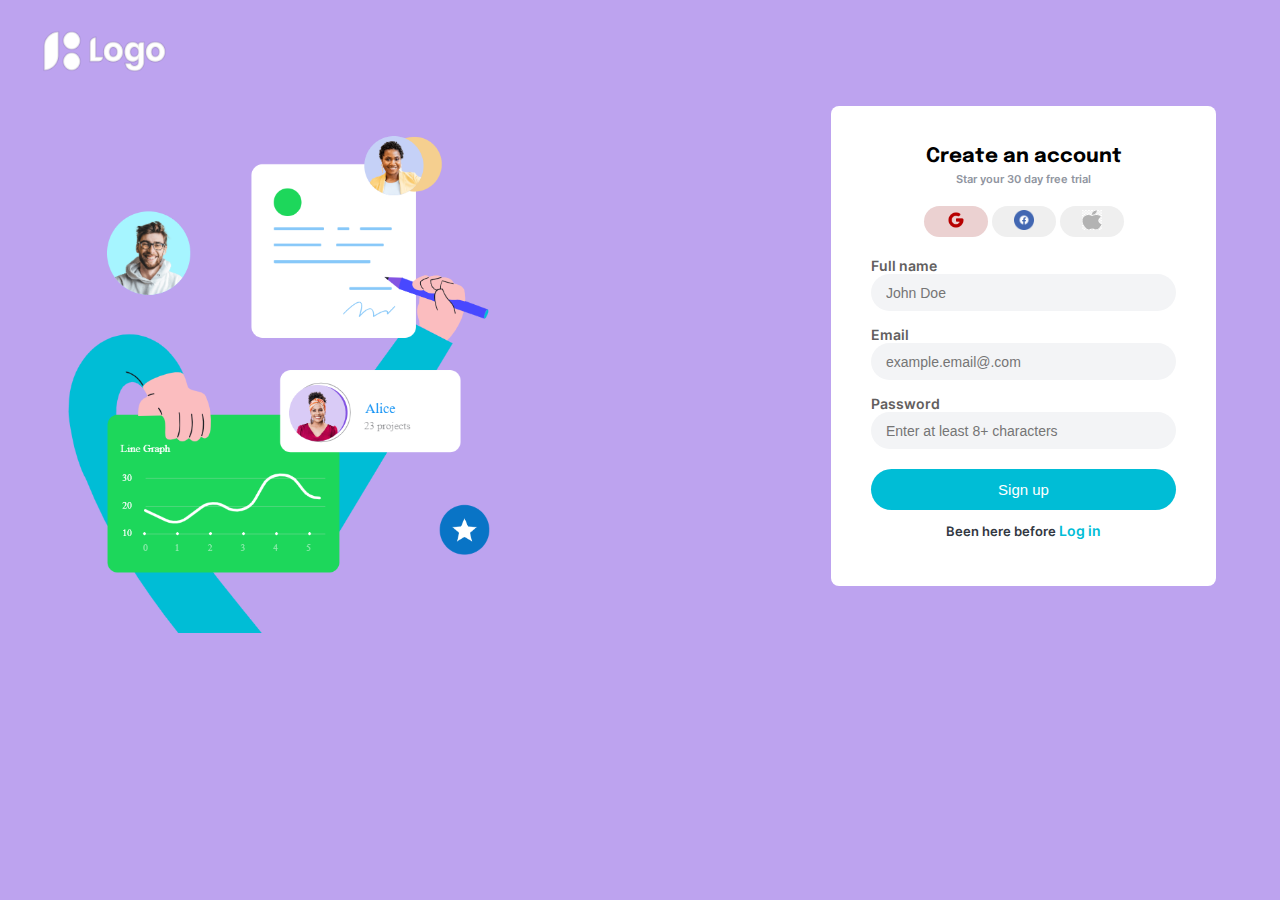
==== index.html @ bcfdfd06 "Ajout des fichiers" ====
<!DOCTYPE html>
<html lang="fr">
<head>
    <meta charset="UTF-8">
    <meta http-equiv="X-UA-Compatible" content="IE=edge">
    <meta name="viewport" content="width=device-width, initial-scale=1.0">
    <title>Registration 2</title>
    <link rel="stylesheet" href="style1234.css">
</head>
<body style="background-color: #BDA3EFFF;margin: 0;">
    <div class="container_registration">
        <div class="div_logo">
            <img class="image"  src="imgs/logo_logo.png" alt="Logo registration">
        </div>
        <div class="contenu_registration">
            <div class="group">
                <img src="imgs/Group 200.png" alt="Group registration"> 
            </div>
            <div class="container_form">
                <div class="creation_account">
                    <h1>Create an account</h1>
                    <p>Star your 30 day free trial</p>
                </div>
                <div class="button">
                    <button style="background-color: rgb(235, 209, 209);">
                        <a href="https://google.com" target="_blank">
                            <img src="imgs/google-icone-rouge.png" alt="">
                        </a>
                    </button>
                    <button>
                        <a href="https://facebook.com" target="_blank">
                            <img src="imgs/facebook.png" alt="">
                        </a>
                    </button>
                    <button>
                        <a href="#">
                            <img src="imgs/i_phone_logo.jpg" alt="">
                        </a>
                    </button>
                </div>
                <div class="container_input">
                    <form action="">
                        <div class="div_input">
                            <label for="name">Full name</label>
                            <input type="text" placeholder="John Doe">
                        </div>
                        <div class="div_input">
                            <label for="email">Email</label>
                            <input type="email" placeholder="example.email@.com">
                        </div>
                        <div class="div_input">
                            <label for="">Password</label>
                            <input type="password" placeholder="Enter at least 8+ characters">
                        </div>
                        <div class="div_button_sign">
                            <button type="submit">Sign up</button>
                        </div>
                    </form>
                </div>
                <div class="paragraphe">
                    <p>Been here before <a href="#">Log in</a></p>
                </div>
            </div>
        </div>
    </div>
</body>
</html>
---- style1234.css ----
/*  **************************** */
@font-face{
    font-family: 'Epilogue';
    src: url(font_familly/epilogue/static/Epilogue-Bold.ttf),
    url(font_familly/epilogue/static/Epilogue-ExtraLight.ttf),
    url(font_familly/epilogue/static/Epilogue-LightItalic.ttf),
    url(font_familly/epilogue/static/Epilogue-Medium.ttf);

}

@font-face{
    font-family: 'Inter';
    src: url(font_familly/Inter/static/Inter-SemiBold.ttf);
}

/* ***************Border line***************** */
.time_1_section .line_border{
    width: 90%;
    border: 1px solid;
    border-style: dashed;
    color: #DEE1E6FF;
}

/* **********Sidebar*************** */
.container_sidebar{
    padding: 20px 15px;
    margin-left: 5px;
    border-left: 1px rgb(231, 232, 235) solid;
    border-right: 1px rgb(227, 229, 233) solid;
}

.container_sidebar .link_dash_page{
    text-decoration: none;
}

.sidebar_tete .text_logos {
    margin-top: 3px;
}
.sidebar_tete .text_logos h3{
    margin: 0;
    padding: 0!important;
    font-size: 16px;
    font-family: 'Epilogue';
    color: black;
}
.text_logos p{
    margin: 0;
    font-size: 11px;
    font-family: 'Inter';
    color: #565E6CFF;
}

.sidebar_tete{
    display: flex;
}
.sidebar_tete img{
    width: 45px;
    height: 45px;
    margin-right: 12px;
}

.menu_sidebar{
    font-family: 'Inter';
    margin-top: 22px;
}
.menu_sidebar ul{
    padding-left: 0;
    max-width: 100%;
    margin: 0;
}
.menu_sidebar li{
    list-style: none;
    padding-bottom: 10px;
    padding-top: 10px;
    padding-left: 18px;
    margin-bottom: 10px;
}
.list_link_sidebar{
    display: flex;
}
.list_link_sidebar img{
    width: 18px;
    height: 18px;
}
.list_link_sidebar a{
    text-decoration: none;
    padding: 0 0 0 10px!important;
    font-size: 12px;
    color: #565E6CFF;
}
.menu_sidebar li:hover{
    background: #00BDD6FF;
    border-radius: 4px;
}
.list_link_sidebar a:hover{

}

.list_link_sidebar .icone_white{
    display: none;
}

/* menu hover */
.menu_sidebar li:hover a{
    color: white;
}

.menu_sidebar li:hover .icone_simple{
    display: none;
}
.menu_sidebar li:hover .icone_white{
    display: block;
}




/* container_sergey */
.container_sidebar .container_sergey{
    display: flex;
    position: absolute;
    bottom: 20px;
}
.container_sidebar .container_sergey img{
    width: 36px;
    height: 36px;
}
.container_sergey .portf{
    margin-left: 12px;
}
.container_sergey .portf h1{
    font-size: 12px;
    color: #171A1FFF;
    font-family: 'Inter';
    margin-top: 0;
    margin-bottom: 2px;

}
.container_sergey .portf p{
    font-size: 11px;
    font-family: 'Inter';
    color: #9095A0FF;
    margin-top: 2px;
    margin-bottom: 0;
}
/* ***************************************** */
/* Logo */
.image{
    position: relative;
    top: 30px;
    left: 40px;
    width: 130px;
    height: 42px;
}

/* ******contenu_registration***** */

.body_regist{
    margin: 0;

}
.container_registration{

}
.contenu_registration{
    display: flex;
    justify-content: space-between;
    max-width: 90%;
    margin: auto;
    /* display: grid;
    grid-template-columns: 1fr 1fr; */
    /* padding-left: 115px;
    padding-right: 115px; */
    /* gap: 260px; */
}
/* *** */
.group img{
    position: relative;
    top: 78px!important;
    width: 440px;
    height: 511px;
    width: 100%;
}
/* *** */
.container_form{
    background-color: white;
    width: 385px;
    height: 480px;
    border-radius: 8px;
    margin-top: 60px;
}

.container_form .creation_account{
    text-align: center;
}

.container_input{
    padding: 20px 40px 0 40px;
}
/* *** */
.container_form .button{
    text-align: center;
}

.button img{
    width: 20px;
    height: 20px;
}

.button button{
    background-color: rgb(192, 216, 214, 212, 211);
    border: none;
    padding: 4px 22px;
    border-radius: 26px;
    margin-top: 20px;
}

/* *** */
.creation_account h1{
    font-size: 20px;
    margin-bottom: 5px;
    margin-top: 40px;
    font-family: 'Epilogue';
}
.creation_account p{
    font-size: 11px;
    margin: 0;
    font-family: 'Inter';
    color: #9095A0FF;
}

/* ****** */

.div_input{
    display: flex;
    flex-direction: column;
    margin-bottom: 15px;
}

.div_input input{
    height: 35px;
    font-size: 14px;
    background: #F3F4F6FF;
    border-radius: 22px;
    border: none;
    padding-left: 15px;
    outline: none;
}
.div_input label{
    font-size: 14px;
    font-family: 'Inter';
    color: rgb(98 94 94);
}

/* **** */
.container_form .paragraphe{
    text-align: center;
    font-family: 'Inter';
    font-size: 13px;
}

.paragraphe p{
    color: #323842FF;
    line-height: 22px;
    margin-top: 10px;
}

/* div_button_sign */
.div_button_sign{
    text-align: center;
    margin-top: 20px;
}
.div_button_sign button{
    width: 100%;
    padding: 12px 0;
    color: #FFFFFFFF; /* white */
    background: #00BDD6FF;
    border-radius: 26px;
    border: none;
    font-size: 15px;
}

/* paragraphe */

.container_form .paragraphe a{
    color: #00BDD6FF;
    font-size: 14px;
    text-decoration: none;
}

/* ************************************************************Dashboard******************************************************************************* */

/* header */
.header_dash{
    padding: 28px 28px 28px 22px;
    display: flex;
    justify-content: space-between;
    margin-left: 18%;
}
.header_dash h1{
    font-size: 26px;
    font-family: 'Epilogue';
    margin-top: 0;
    margin-bottom: 0;
    color: #171A1FFF;
}
.header_dash .header_button {
    margin-top: 4px;
}

.header_button .create_button{
    background-color: #F3F4F6FF;
    color: #565E6CFF;
    border: none;
    border-radius: 3px;
    font-size: 12px;
    font-family: 'Inter';
    padding: 10px;
}
.header_button .create_button img{
    height: 14px;
    width: 14px;
    margin-right: 6px;
    margin-bottom: 3px;
}
.header_button .blue_button {
    color: #FFFFFFFF;
    background: #00BDD6FF;
    font-size: 12px;
    border: none;
    border-radius: 3px;
    font-family: 'Inter';
    padding: 10px;
}
.header_button .blue_button img{
    width: 16px;
    height: 16px;
    margin-bottom: 1px;
    margin-right: 6px;
}

/* ***************detail du page******************** */
.main_dash{
    margin-left: 18%;
    padding: 5px 20px 30px 20px;
}

/*** section 1 dashboard ***/
.main_dash #section_1{
    display: flex;
    justify-content: space-between;
    gap: 18px;
}
/* data_and_stat */
.main_dash #section_1 .data_and_stat{
    max-width: 70%;
}

.data_and_stat .container_data{
    display: grid;
    grid-template-columns: 1fr 1fr 1fr;
    gap: 15px;
}
.data_and_stat .container_data .label_d{
    padding: 10px 12px;
    border-radius: 5px;
    margin-bottom: 36px;
}
.container_data .label_d p{
    font-size: 14px;
    font-family: 'Inter';
    color: #323842FF;
    margin-top: 0;
}
.container_data .label_d h1{
    font-size: 30px;
    font-family: 'Epilogue';
    color: #323842FF;
    margin: 0;
}
.container_data .label_d h3{
    font-size: 12px;
    font-family: 'Inter';
    margin: 0;
}
.container_data .label_d h3 img{
    margin-bottom: 1px;
}

.data_and_stat .container_stat{
    padding: 24px 22px;
    border: 1px solid #F3F4F6FF;
    border-radius: 4px;
}
.container_stat .stat_text{
    display: flex;
    justify-content: space-between;
    align-items: center;
}
.container_stat .stat_text h1{
    font-size: 18px;
    font-family: 'Epilogue';
    color: #323842FF;
}
.container_stat .stat_text select{
    background: #F3F4F6FF;
    border: none;
    padding: 7px;
    border-radius: 6px;
    font-size: 14px;
}

.container_stat .stat_image img{
    height: auto;
    width: 100%;
}

.container_stat .stat_chiffre{
    max-width: 100%;
    display: grid;
    grid-template-columns: 1fr 1fr 1fr 1fr 1fr 1fr 1fr 1fr 1fr 1fr 1fr 1fr;
    gap: 6px;
    margin-top: 15px;
    text-align: center;
    font-size: 12px;
    font-family: 'Inter';
    color: #9095A0FF;
}

/* container_activitie */
.main_dash #section_1 .container_activitie{
    max-width: 30%;
    padding: 17px;
    border: 1px solid #F3F4F6FF;
    border-radius: 8px;
}

.main_dash .container_activitie .header_act{
    display: flex;
    justify-content: space-between;
}
.main_dash .container_activitie .header_act h1{
    font-size: 18px;
    font-family: 'Epilogue';
    color: #171A1FFF;
    margin: 0;
}

.main_dash .container_activitie .header_act img{
    width: 14px;
    position: absolute;
    top: 129px;
    right: 115px;
}
.main_dash .container_activitie .header_act select{
    font-family: 'Inter';
    font-size: 12px;
    color: #171A1FFF;
    background: #F3F4F6FF;
    border-radius: 3px;
    border: none;
    outline: none;
    padding: 7px;
    padding-left: 25px;
}

.main_dash .container_activitie .content_act .act_list{
    background: #FAFAFBFF;
    padding: 12px;
    margin-bottom: 6px;
    margin-top: 12px;
    display: flex;
    border-radius: 8px;
}
.main_dash .container_activitie  .content_act .act_list h3{
    font-size: 12px;
    color: #171A1FFF;
    font-family: 'Inter';
    margin-top: 0px;
    margin-bottom: 5px;
}
.main_dash .container_activitie  .content_act .act_list p{
    color: #565E6CFF;
    font-size: 11px;
    font-family: 'Inter';
    margin: 0;
}
.main_dash .container_activitie  .content_act .act_list img{
    margin-top: 8px;
    margin-right: 14px;
}

/*** section_2 ***/
.main_dash #section_2{
    display: flex;
    justify-content: space-between;
    
}
/* container order */
.main_dash #section_2 .container_order{
    margin-top: 20px;
    width: 70%;
}
.main_dash .container_order h1{
    font-size: 18px;
    font-family: 'Epilogue';
    color: #171A1FFF;
    margin-top: 0;
    margin-bottom: 27px;
}
.main_dash .container_order .content_recent_order{
    display: grid;
    grid-template-columns: 1fr 1fr 1fr 1fr 1fr 1fr;
    border: 1px solid #F3F4F6FF;
    border-radius: 4px;
}
.main_dash .content_recent_order h4{
    font-size: 14px;
    color: #565E6CFF;
    background-color: #FAFAFBFF;
    font-family: 'Epilogue';
    margin: 0;
    padding: 14px;
}
.main_dash .content_recent_order p{
    font-size: 14px;
    font-family: 'Inter';
    color: #171A1FFF;
    margin: 0;
    padding: 14px;
}
.main_dash .content_recent_order button{
    font-size: 11px;
    padding: 6px 12px 6px 12px!important;
    border-radius: 19px;
    border: none;
    margin: 10px;
}
.main_dash .content_recent_order .button_new{
    background: #F0F8FEFF;
    color: #1091F4FF;
}
.main_dash .content_recent_order .button_delivred{
    background: #F0F8FEFF;
    color: #117B34FF
}
/* container segment */
.main_dash #section_2 .container_segment{
    width: 28%;
    border: 1px solid #F3F4F6FF;
    padding: 20px;
    margin-top: 20px;
    border-radius: 4px;
}
.main_dash #section_2 .container_segment h1{
    font-size: 18px;
    font-family: 'Epilogue';
    color: #171A1FFF;
    margin: 0;
}
.main_dash #section_2 .container_segment p{
    font-size: 14px;
    font-family: 'Inter';
    color: #9095A0FF;
    margin-top: 0;
    margin-bottom: 20px;
}
.main_dash #section_2 .container_segment img{
    width: 100%;
}

/* *******************************************************************Calendaer****************************************************************************** */

/* ****************section calendar******************* */
.calendar{
    margin-left: 18%;
    display: grid;
    grid-template-columns: 68% 30%;
    padding: 25px;
    gap: 18px;
}

/* -------------section_1 */
.calendar #section_1 header{
    display: flex;
    justify-content: space-between;
    padding-bottom: 15px;
}

.calendar header h1{
    font-size: 24px;
    font-family: 'Epilogue';
    color: #171A1FFF;
    margin: 0;
}
.calendar header .create_button{
    color: #FFFFFFFF;
    background: #00BDD6FF;
    font-size: 12px;
    border: none;
    border-radius: 3px;
    font-family: 'Inter';
    padding: 10px;
}
.calendar header .create_button img{
    height: 16px;
    width: 16px;
    margin-right: 6px;
}
/* calendar_1_section */
.calendar_1_section{
    margin-bottom: 30px;
}
.calendar_1_section .calendar_head{
    display: flex;
    justify-content: space-between;
    padding: 15px 0;
}

.calendar_head .title_button{
    display: flex;
    gap: 40px;
}

.calendar .title_button h3{
    margin: 5px 0 0 0;
    color: #565E6CFF;
    font-size: 16px;
    font-family: 'Epilogue';
}
.calendar .title_button .three_button button{
    color: #006D7CFF;
    background: #C8F9FFFF;
    font-size: 12px;
    border: none;
    border-radius: 4px;
    padding: 8px;
    font-family: 'Inter';
}

.calendar_head .select_button{
    display: flex;
}
.calendar_head .select_button select{
    border-radius: 4px;
    font-family: 'Inter';
    border: none;
    outline: none;
    color: #171A1FFF;
    background: #F3F4F6FF;
    border: none;
    padding: 7px 25px 7px 7px;
    border-radius: 6px;
    font-size: 14px;
}
.select_button button{
    border: none;
    border-radius: 4px;
    margin-left: 8px;
}

/* calendar_contenu */
.calendar_1_section .calendar_contenu{
    display: flex;
    justify-content: space-between;
    padding-top: 15px;
}

.calendar_1_section .day_of_date p{
    margin: 0;
    color: #9095A0FF;
    font-size: 12px;
    font-family: 'Inter';
    margin-bottom: 12px;
    text-align: center;
}

.calendar_1_section .day_of_date button{
    border-radius: 18px;
    padding: 2px 8px;
    border: none;
    font-size: 14px;
    font-family: 'Inter';
    color: #323842FF;
}

.calendar_1_section .day_of_date .background_white{
    background-color: white;
}
.calendar_1_section .day_of_date .background_blue{
    background: #EBFDFFFF;
}


/* ********time_1_section******** */
.time_1_section{

}

/* eight_time_about */
.time_1_section .eight_time_about .line_eight_high{
    display: flex;
    justify-content: center;
    align-items: center;
    gap: 8px;
}
.eight_time_about .line_eight_high p{
    font-size: 12px;
    font-family: 'Inter';
    color: #9095A0FF;
    margin: 0;
}
.eight_time_about .line_eight_high  hr {
    flex: 1;
    border: none;
    height: 1px;
    background: #DEE1E6FF;
    margin: 0;
}

.eight_time_about .line_eight_down{
    display: flex;
    justify-content: center;
    align-items: center;
}
.eight_time_about .line_eight_down p{
    font-size: 12px;
    font-family: 'Inter';
    color: #00BDD6FF;
    margin: 0;
}
.eight_time_about .line_eight_down hr{
    flex: 1;
    border: none;
    height: 1px;
    background: #00BDD6FF;
    margin: 0;
}
.eight_time_about .line_eight_down button{
    padding: 5px;
    background-color: #00BDD6FF;
    border: none;
    border-radius: 5px;
    margin-left: 8px;
}

.together_time_container{
    display: flex;
    justify-content: space-between;
    margin-left: 70px;
    border-radius: 8px;
    padding: 18px;
    background-color: #F8F9FAFF;
}

.together_time_container .text_eight h4{
    color: #171A1FFF;
    font-size: 14px;
    font-family: 'Inter';
    margin: 0;
}
.together_time_container .text_eight p{
    font-size: 12px;
    font-family: 'Inter';
    color: #6E7787FF;
    margin: 0;
}
.text_eight .metting_room{
    display: flex;
    gap: 15px;
}

.together_time_container .image_eight button{
    margin-left: 8px;
    padding: 0;
    background-color: #F8F9FAFF;
    border: none;
}

/* nine_time_about */
.time_1_section .nine_time_about{
    margin-top: 70px;
}

.time_1_section .nine_time_about .line_nine_high{
    display: flex!important;
    justify-content: center;
    align-items: center;
    gap: 8px;
}
.line_nine_high p{
    font-size: 12px;
    font-family: 'Inter';
    color: #9095A0FF;
    margin: 0;
}
.line_nine_high hr{
    flex: 1;
    border: none;
    height: 1px;
    background: #DEE1E6FF;
    margin: 0;
}

.together_time_container .image_nine button{
    margin-left: 8px;
    padding: 0;
    background-color: #F8F9FAFF;
    border: none;
}

/* ten time about */
.ten_time_about .together_time_container{
    padding: 18px 18px 100px 18px;
}

.time_1_section .ten_time_about{
    margin-top: 70px;
}

.time_1_section .ten_time_about .line_ten_high{
    display: flex!important;
    justify-content: center;
    align-items: center;
    gap: 8px;
}
.line_ten_high p{
    font-size: 12px;
    font-family: 'Inter';
    color: #9095A0FF;
    margin: 0;
}
.line_ten_high hr{
    flex: 1;
    border: none;
    height: 1px;
    background: #DEE1E6FF;
    margin: 0;
}

.together_time_container .image_ten button{
    margin-left: 8px;
    padding: 0;
    background-color: #F8F9FAFF;
    border: none;
}

.ten_time_about .line_ten_down{
    display: flex!important;
    justify-content: center;
    align-items: center;
    gap: 8px;
}
.line_ten_down p{
    font-size: 12px;
    font-family: 'Inter';
    color: #9095A0FF;
    margin: 0;
}
.line_ten_down hr{
    flex: 1;
    border: none;
    height: 1px;
    margin: 0;
}

/* eleven_time_about */
.time_1_section  .eleven_time_about{
    margin-top: 70px;
 }


.together_time_container .image_eleven button{
    margin-left: 8px;
    padding: 0;
    background-color: #F8F9FAFF;
    border: none;
}

.eleven_time_about .line_eleven_down{
    display: flex!important;
    justify-content: center;
    align-items: center;
    gap: 12px;
}
.line_eleven_down p{
    font-size: 12px;
    font-family: 'Inter';
    color: #9095A0FF;
    margin: 0;
}
.line_eleven_down hr{
    flex: 1;
    border: none;
    height: 1px;
    background: #DEE1E6FF;
    margin: 0;
}

/* ++++++section_2++++++ */


/* right_calendar */
.calendar #section_2 .right_calendar{
    padding: 15px;
    background: #FAFAFBFF;
    border-radius: 8px;
}

.calendar #section_2 .right_calendar .head_right_cal{
    display: flex;
    justify-content: space-between;
    margin-bottom: 15px;
}

.head_right_cal h3{
    color: #171A1FFF;
    font-size: 16px;
    font-family: 'Epilogue';
    margin: 0;
}

/* grid_right_cal */
.calendar #section_2 .right_calendar .grid_right_cal{
    display: flex;
    justify-content: space-between;
}

.grid_right_cal .week_month, .week_day{
    text-align: center;
}

.grid_right_cal  .day_button{
    color: #00BDD6FF;
    font-size: 12px;
    font-family: 'Inter';
    padding: 0;
    border: none;
    background: #FAFAFBFF;
    margin-bottom: 10px;
}

.grid_right_cal .date_button{
    color: #171A1FFF;
    font-size: 14px;
    font-family: 'Inter';
    background-color: #00000000;
    border: none;
    border-radius: 20px;
    text-align: center;
    padding: 4px 10px;
}

/* container_activity */
 .calendar #section_2 .container_activity{
    border: 1px solid #F3F4F6FF;
    border-radius: 8px;
    padding: 15px;
    margin-top: 15px;
}

.calendar #section_2 .container_activity .ivity{
    display: flex;
    justify-content: space-between;
    margin-bottom: 12px;
}
.container_activity .header_activity h1{
    font-size: 18px;
    font-family: 'Epilogue';
    color: #171A1FFF;
    margin: 0;
}
.container_activity .header_activity button{
    border: none;
    background-color: white;
}


.container_activity .content_activity {
    display: grid;
    row-gap: 12px;
}
.container_activity .content_activity .people_act{
    display: flex;
    gap: 10px;
    background: #FAFAFBFF;
    border-radius: 8px;
    padding: 12px;
}
.content_activity .people_act h3{
    font-size: 12px;
    color: #171A1FFF;
    font-family: 'Inter';
    margin: 0;
}
.content_activity .people_act p{
    color: #565E6CFF;
    font-size: 11px;
    font-family: 'Inter';
    margin: 0;
}

/* *********************************************************Setting integratio ******************************************************************* */

/* ***********section****************** */

/* section_1 */
#section_integ1{
    padding: 42px 42px 22px 42px;
    display: flex;
    justify-content: space-between;
}

/* container_news */


#section_integ1 .container_news{
    max-width: 70%;
}
#section_integ1 .connected_img_text{
    display: flex;
}
.container_news h1{
    font-size: 22px;
    font-family: 'Epilogue';
    color: #171A1FFF;
    margin: 0;
}

.connected_img_text img{
    width: 38%;
    height: min-content;
}

.container_news .para_head{
    font-size: 15px;
    font-family: 'Inter';
    color: #6E7787FF;
    margin-top: 0;
    margin-bottom: 32px;
}

.connected_img_text .text_connected{
    text-align: center;
    padding: 35px 35px 0 20px;
}
.connected_img_text .text_connected h2{
    font-size: 15px;
    font-family: 'Inter';
    color: #323842FF;
    margin: 0;
}

.connected_img_text .text_connected p{
    font-size: 13px;
    font-family: 'Inter';
    color: #6E7787FF;
    margin-top: 0;
    margin-bottom: 16px;
}

.text_connected .button_c button{
    padding: 6px 20px;
    font-size: 12px;
    font-family: 'Inter';
    text-align: center;
    border: none;
    border-radius: 3px;
}
/* utitisation_credits */
#section_integ1 .utitisation_credits{
    max-width: 30%;
    text-align: center;
    padding: 20px 15px;
    border: 1px solid #F3F4F6FF;
    border-radius: 8px;
}
/* .section_integ1 .utitisation_credits img{
    width: 80%!important;
} */

#section_integ1 .text_utilisation {
    margin-top: -28px;
}

#section_integ1 .text_utilisation h2{
    font-size: 16px;
    font-family: 'Epilogue';
    color: #171A1FFF;
    margin-top: 24px;
    margin-bottom: 0;
}

#section_integ1 .text_utilisation p{
    color: #424955FF;
    font-size: 12px;
    font-family: 'Epilogue';
    margin-top: 0;
    margin-bottom: 12px;
}

#section_integ1 .text_utilisation .button_u button{
    font-size: 12px;
    font-family: 'Inter';
    padding: 6px;
    border: none;
    border-radius: 3px;
}

#section_integ1 .text_utilisation .pourcentage{
    font-size: 20px;
    color: #8353E2FF;
    font-family: 'Epilogue';
}


/* section_2 */
#section_integ2 {
    padding: 0 42px 50px 42px;
}

#section_integ2 .container_network{
    display: flex;
    justify-content: space-between;
}
/* content_network */

.container_network .content_network a img{
    width: 40px;
}
.container_network{
    padding: 20px 0;
}

.container_network .content_network{
    display: flex;
}

.container_network .content_network h3{
    font-size: 13px;
    font-family: 'Inter';
    color: #171A1FFF;
    margin: 0;
}

.container_network .content_network p{
    font-size: 13px;
    font-family: 'Inter';
    color: #6E7787FF;
    margin: 0;
}

.container_network .content_network .network_text{
    margin-left: 20px;
}


/* learn_more */
.container_network .learn_more{
    display: flex;
}

.container_network .learn_more p{
    font-size: 13px;
    font-family: 'Inter';
    color: #323842FF;
    line-height: 31px;
    margin-bottom: 0;
    margin-top: 4px;
}

#section_integ2 hr{
    margin: 0;
}

/* +++++++++++ */
.learn_more .form-check{
    margin-left: 20px;
    padding-top: 2px;
    margin-top: 4px;
}

.learn_more .form-check-input{
    width: 40px!important;
    height: 20px;
}

/* prev_icone_title */
.prev_icone_title{
    display: flex;
}
.prev_icone_title button{
    background-color: white;
    border: none;
    margin-top: -24px;
    display: none;
}
/* utilisation_credit_footer */
#section_utilisation_credit{
    display: none!important;
}
.utilisation_credit_footer{
    border: 1px solid #F3F4F6FF;
    display: flex;
    padding: 20px;
    gap: 15px;
    background: #F8F9FAFF;
    border-radius: 5px;
}
.utilisation_credit_footer .pourcentage{
    font-size: 20px;
    color: #8353E2FF;
    font-family: 'Epilogue';
    margin-top: -5px;
}
.utilisation_credit_footer h2{
    font-size: 16px;
    font-family: 'Epilogue';
    color: #171A1FFF;
}
.utilisation_credit_footer p{
    color: #424955FF;
    font-size: 12px;
    font-family: 'Epilogue';
    margin-bottom: 0;
}
.utilisation_credit_footer .button_u button{
    font-size: 12px;
    font-family: 'Inter';
    padding: 6px;
    border: none;
    border-radius: 3px;
}


/* +*************Sidebar footer**************** */
.sidebar_footer{
    display: flex;
    justify-content: space-between;
    border-top: 1px solid #F3F4F6FF;
    padding-top: 20px;
}
.sidebar_menu_bottom{
    display: none;
}
.sidebar_footer img{
    width: 30px;
}
.sidebar_footer a{
    text-decoration: none;
    text-align: center;
}
.sidebar_footer a p{
    color: #565E6CFF;
    font-family: 'Inter';
    font-size: 12px;
}
.sidebar_footer a:hover p{
    color: #00BDD6FF;
}

.image_hover_blue{
    display: none;
    text-align: center;
}

.sidebar_footer a:hover{
    display: flex;
    flex-direction: column;
    justify-content: center;
    align-items: center;
}
.sidebar_footer a:hover .image_hover_blue{
    display: block;
}
.sidebar_footer a:hover .image_simple{
    display: none;
}
/* +++********************************************************Responsive******************************************************************************************* */
@media only screen and (max-width: 1116px){

    /* ********Setting integrations******** */
    .sidebar_tete img{
        width: 30px;
        height: 30px;
    }
    .container_sidebar{
        padding: 20px 5px;
    }
    .sidebar_tete .text_logos h3{
        font-size: 13px;
    }
    .text_logos p{
        font-size: 10px;
    }
    .list_link_sidebar a{
        font-size: 10px;
    }
    .container_sidebar .container_sergey{
        flex-direction: column;
    }
    .container_sergey .portf{
        margin-left: 0;
    }
    /* ******** */
    #section_integ1 .utitisation_credits{
        padding: 20px 14px;
    }
    #section_integ1 .text_utilisation h2{
        font-size: 15px;
    }
    #section_integ1 .text_utilisation p, .button_u button{
        font-size: 11px;
    }
    .connected_img_text .text_connected h2, .container_news .para_head{
        font-size: 13px
    }
    .connected_img_text .text_connected p{
        font-size: 12px;
    }
    .text_connected .button_c button{
        font-size: 11px;
    }
}
@media only screen and (max-width: 992px){
    /* ***********Registration********** */
    .div_logo .image{
        left: 20px;
    }
    .contenu_registration{
        max-width: 95%;
    }
    .container_registration .group img{
        height: 460px;
    }

    /* ********Setting integrations******** */
    #section_integ1 .text_utilisation h2{
        font-size: 14px;
    }
    /* #section_integ1 .text_utilisation p{
        font-size: 10px;
    } */
    /* *******utitisation_credits***** */
    #section_integ1 .utitisation_credits{
        padding: 20px 8px;
    }
    .connected_img_text .text_connected{
        padding-left: 20px;
    }

     /* ********Dashboard******** */
     
     /* #section_1{
        max-width: 65%;
    }
    .main_dash{
        margin-left: 25%;
    }
    .main_dash #section_2{
        max-width: 35%;
    } */
    /* .container_sidebar_dash{
        width: 25%!important;
    } */
    /* .data_and_stat .container_data{
        grid-template-columns: 1fr 1fr;
    } */
}
@media only screen and (max-width: 900px){
    /* ***********Registration********** */
    .container_registration .group img{
        height: 420px;
    }

    #section_integ2 {
        padding: 0 42px 10px 42px;
    }

    /* *******Dashboard*************** */
    .header{
        margin-left: 0!important;
    }
    .main_dash{
        flex-direction: column;
        margin-left: 0;
    }
    .main_dash #section_2{
        max-width: 100%;
    }
    .main_dash #section_2 .container_segment{
        display: none;
    }
     /* ********Setting integrations******** */
     .container_sidebar{
        display: none;
    }
    #section_integ1, #section_integ2{
        margin-left: 0!important;
    }
    .container_network .learn_more p{

    }

    .sidebar_menu_bottom{
        display: block;
    }
    .display_block_none {
        padding: 20px;
    }
}
@media only screen and (max-width: 880px){
    /* ***********Registration********** */
    .container_registration .group img{
        height: 400px;
    }
}
@media only screen and (max-width: 860px){
    /* ***********Registration********** */
    .container_registration .group img{
        height: 360px;
    }
}
@media only screen and (max-width: 768px){
    /* ***********Registration********** */
    .div_logo .image{
        width: 110px;
        height: 36px;
    }
    .container_registration .group img{
        display: none;
    }
    .container_form{
        margin: auto;
        margin-top: 60px;
    }
    
    /* ********Setting integrations******** */
    .container_network .learn_more p{
        display: none;
    }

    #section_integ1 .connected_img_text{
        /* flex-direction: column-reverse; */
    }
    .connected_img_text .text_connected{
        /* padding: 0;
        text-align: start; */
        margin: auto;
        margin-top: 0;
        padding-right: 20px;
    }
    .connected_img_text img{
        width: 45%;
        /* width: 88%;
        margin-top: 50px; */
    }
    /* utitisation_credits */
    #section_integ1 .utitisation_credits{
        /* max-width: 45%;
        margin-top: 160px; */
        display: none;
    }
    #section_integ1 .utitisation_credits img{
        
    }
    #section_integ1 .container_news{
        max-width: 100%;
    }

    #section_utilisation_credit{
        display: block!important;
    }
}

@media only screen and (max-width: 576px){
    /* ***************Dashboard********** */
    .main_dash #section_2 .container_segment{
        display: block;
    }

    .data_and_stat .container_data{
        grid-template-columns: 1fr 1fr;
    }
    .container_data .label_d3{
        display: none;
    }

    .data_and_stat .container_statistic{
        display: none;
    }
    .stat_block_none{
        display: block;
    }
    /* ********Setting integrations******** */
    .prev_icone_title button{
        display: block;
    }
    #section_integ1{
        padding: 20px 6px;
        border-bottom: 1px solid #F3F4F6FF;
    }
    .container_news .para_head{
        margin-bottom: 0;
    }
    #section_integ1 .connected_img_text{
        display: none;
    }
    #section_integ1 .utitisation_credits{
        display: none;
    }
    
    #section_integ2 {
        padding: 0 20px 0px 20px;
    }

    /* .sidebar_footer */
    .sidebar_footer img{
        width: 25px;
    }
}
@media only screen and (max-width: 440px){

    /* ********Setting integrations******** */
    .sidebar_footer a p{
        font-size: 10px;
    }
    .sidebar_footer img{
        width: 20px;
    }
}
@media only screen and (max-width: 420px){
    /* ***********Registration********** */
    .div_logo .image{
        /* width: 90px;
        height: 30px; */
        top: 24px;
        width: 30%;
        height: auto;
    }
    .container_registration .group img{
        display: block;
        height: auto;
        width: 45%;
        left: 55%;
    }
    .container_registration .group{
        margin-top: -95px;
    }
    .contenu_registration {
        display: inline-block;
        /* margin-top: -80%; */
    }
    .container_form{
        position: absolute;
        width: 100%;
        margin-top: 54px;
        height: 80%;
    }
    
    .container_input{
        padding: 20px 25px 0 25px;
    }
    .button button{
        padding: 5px 7px;
        margin: 20px 10px 0 10px;
    }
    .div_input{
        margin-bottom: 30px;
    }
}
@media only screen and (max-width: 350px){

    /* ********Setting integrations******** */
    .container_network .content_network p{
        font-size: 10px;
    }
    .container_network .content_network h3{
        font-size: 11px;
    }
    .container_network .content_network a img {
        width: 36px;
    }

    .container_news h1{
        font-size: 20px;
    }
    .para_head {
        font-size: 12px;
    }

    .utilisation_credit_footer p{
        font-size: 11px;
    }
    .utilisation_credit_footer h2{
        font-size: 14px;
    }
    .utilisation_credit_footer .pourcentage{
        font-size: 16px;
    }
}
@media only screen and (max-width: 300px){

    /* ********Setting integrations******** */
    .sidebar_footer img {
        width: 18px;
    }
    .sidebar_footer a p {
        font-size: 8px;
    }
}
@media only screen and (max-width: 290px){
    /* ***********Registration********** */
    .div_logo .image{
        top: 18px;
    }
}
@media only screen and (max-width: 250px){
    /* ***********Registration********** */
    .container_form{
        margin-top: 62px;
    }
    .div_logo .image{
        top: 12px;
    }
   
}
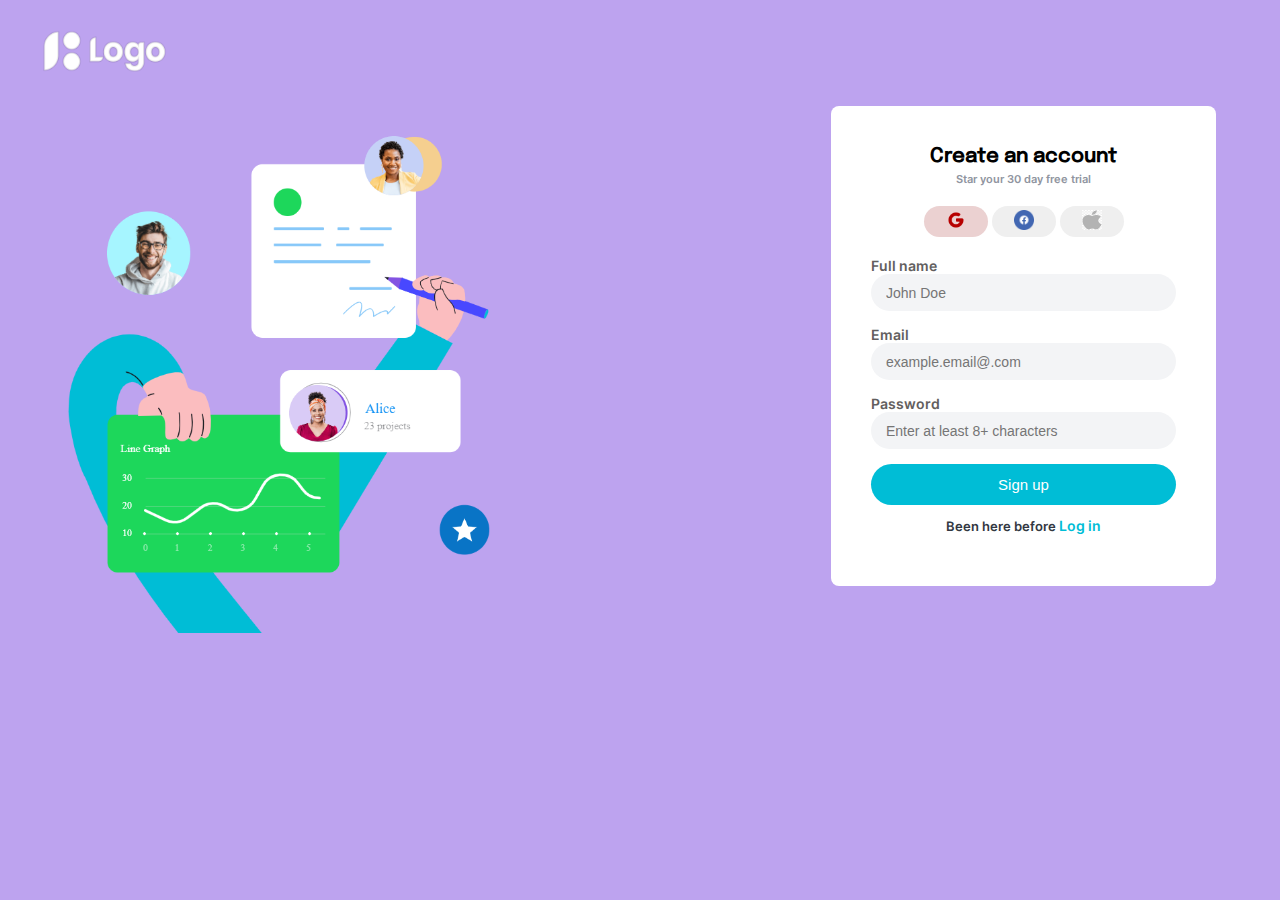
==== commit 534319d6: "Ajout des nouvels fichiers et résponsives" ====
--- a/index.html
+++ b/index.html
@@ -4,8 +4,8 @@
     <meta charset="UTF-8">
     <meta http-equiv="X-UA-Compatible" content="IE=edge">
     <meta name="viewport" content="width=device-width, initial-scale=1.0">
-    <title>Registration 2</title>
-    <link rel="stylesheet" href="style1234.css">
+    <title>Registration</title>
+    <link rel="stylesheet" href="assets/css/style.css">
 </head>
 <body style="background-color: #BDA3EFFF;margin: 0;">
     <div class="container_registration">
@@ -39,7 +39,7 @@
                     </button>
                 </div>
                 <div class="container_input">
-                    <form action="">
+                    <form action="dashboard.html">
                         <div class="div_input">
                             <label for="name">Full name</label>
                             <input type="text" placeholder="John Doe">
@@ -52,9 +52,9 @@
                             <label for="">Password</label>
                             <input type="password" placeholder="Enter at least 8+ characters">
                         </div>
-                        <div class="div_button_sign">
+                        <a href="index.html" class="div_button_sign">
                             <button type="submit">Sign up</button>
-                        </div>
+                        </a>
                     </form>
                 </div>
                 <div class="paragraphe">
--- a/assets/css/style.css
+++ b/assets/css/style.css
@@ -0,0 +1,248 @@
+@font-face{
+    font-family: 'Epilogue';
+    src: url(../font/epilogue/static/Epilogue-Bold),
+        url(../font/epilogue/static/Epilogue-ExtraLight),
+        url(../font/epilogue/static/Epilogue-LightItalic),
+        url(../font/epilogue/static/Epilogue-Medium.ttf);
+}
+
+@font-face{
+    font-family: 'Inter';
+    src: url(../font/Inter/static/Inter-SemiBold.ttf);
+}
+
+* {
+    margin: 0;
+}
+
+.div_logo .image{
+    position: relative;
+    top: 30px;
+    left: 40px;
+    width: 130px;
+    height: 42px;
+}
+
+.body_regist{
+    margin: 0;
+}
+
+.contenu_registration{
+    display: flex;
+    justify-content: space-between;
+    max-width: 90%;
+    margin: auto;
+}
+/* *** */
+.group img{
+    position: relative;
+    top: 78px!important;
+    width: 440px;
+    height: 511px;
+    width: 100%;
+}
+/* *** */
+.container_form{
+    background-color: white;
+    width: 385px;
+    height: 480px;
+    border-radius: 8px;
+    margin-top: 60px;
+}
+
+.container_form .creation_account{
+    text-align: center;
+}
+
+.container_input{
+    padding: 20px 40px 0 40px;
+}
+/* *** */
+.container_form .button{
+    text-align: center;
+}
+
+.button img{
+    width: 20px;
+    height: 20px;
+}
+
+.button button{
+    background-color: rgb(192, 216, 214, 212, 211);
+    border: none;
+    padding: 4px 22px;
+    border-radius: 26px;
+    margin-top: 20px;
+}
+
+/* *** */
+.creation_account h1{
+    font-size: 20px;
+    margin-bottom: 5px;
+    margin-top: 40px;
+    font-family: 'Epilogue';
+}
+.creation_account p{
+    font-size: 11px;
+    margin: 0;
+    font-family: 'Inter';
+    color: #9095A0FF;
+}
+
+/* ****** */
+
+.div_input{
+    display: flex;
+    flex-direction: column;
+    margin-bottom: 15px;
+}
+
+.div_input input{
+    height: 35px;
+    font-size: 14px;
+    background: #F3F4F6FF;
+    border-radius: 22px;
+    border: none;
+    padding-left: 15px;
+    outline: none;
+}
+.div_input label{
+    font-size: 14px;
+    font-family: 'Inter';
+    color: rgb(98 94 94);
+}
+
+/* **** */
+.container_form .paragraphe{
+    text-align: center;
+    font-family: 'Inter';
+    font-size: 13px;
+}
+
+.paragraphe p{
+    color: #323842FF;
+    line-height: 22px;
+    margin-top: 10px;
+}
+
+/* div_button_sign */
+.div_button_sign{
+    text-align: center;
+    margin-top: 20px;
+}
+.div_button_sign button{
+    width: 100%;
+    padding: 12px 0;
+    color: #FFFFFFFF; /* white */
+    background: #00BDD6FF;
+    border-radius: 26px;
+    border: none;
+    font-size: 15px;
+}
+
+.div_button_sign button:hover{
+    cursor: pointer;
+}
+
+/* paragraphe */
+
+.container_form .paragraphe a{
+    color: #00BDD6FF;
+    font-size: 14px;
+    text-decoration: none;
+}
+
+@media (max-width: 992px){
+    .div_logo .image{
+        left: 20px;
+    }
+    .contenu_registration{
+        max-width: 95%;
+    }
+    .container_registration .group img{
+        height: 460px;
+    }
+}
+
+@media (max-width:900px) {
+    .container_registration .group img{
+        height: 420px;
+    }
+
+    #section_integ2 {
+        padding: 0 42px 10px 42px;
+    }
+}
+
+@media (max-width:880px) {
+    .container_registration .group img{
+        height: 400px;
+    }
+}
+@media(max-width: 860px){
+    .container_registration .group img{
+        height: 360px;
+    }
+}
+@media (max-width:768px) {
+    .div_logo .image{
+        width: 110px;
+        height: 36px;
+    }
+    .container_registration .group img{
+        display: none;
+    }
+    .container_form{
+        margin: auto;
+        margin-top: 60px;
+    }
+}
+@media (max-width:420px) {
+    .div_logo .image{
+        top: 24px;
+        width: 30%;
+        height: auto;
+    }
+    .container_registration .group img{
+        display: block;
+        height: auto;
+        width: 45%;
+        left: 55%;
+    }
+    .container_registration .group{
+        margin-top: -95px;
+    }
+    .contenu_registration {
+        display: inline-block;
+    }
+    .container_form{
+        position: absolute;
+        width: 100%;
+        margin-top: 54px;
+        height: 80%;
+    }
+    
+    .container_input{
+        padding: 20px 25px 0 25px;
+    }
+    .button button{
+        padding: 5px 7px;
+        margin: 20px 10px 0 10px;
+    }
+    .div_input{
+        margin-bottom: 30px;
+    }
+}
+@media (max-width:290px) {
+    .div_logo .image{
+        top: 18px;
+    }
+}
+@media (max-width:250px) {
+    .container_form{
+        margin-top: 62px;
+    }
+    .div_logo .image{
+        top: 12px;
+    }
+}